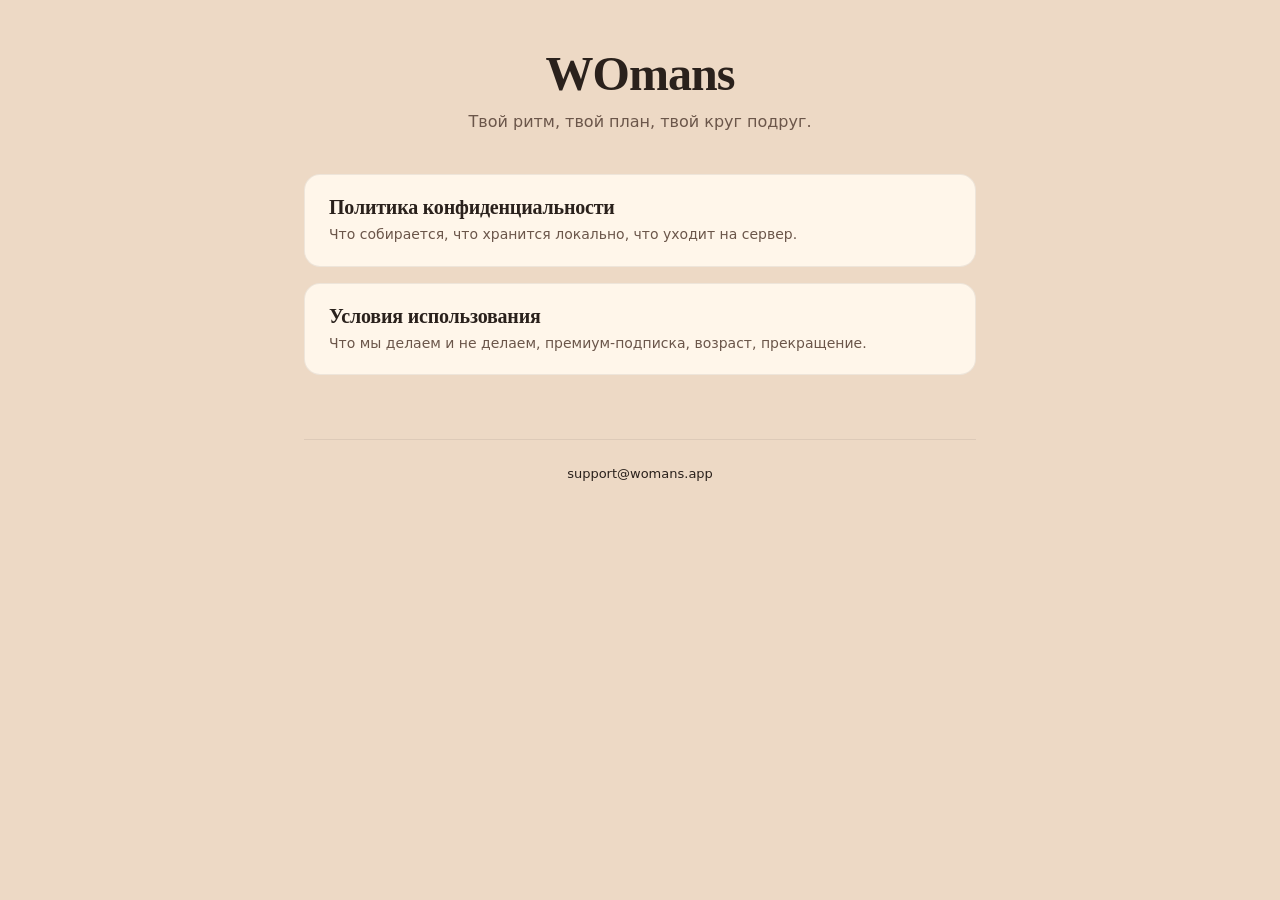
==== index.html @ 48e79e99 "Initial: Privacy Policy + Terms of Use v1.0" ====
<!DOCTYPE html>
<html lang="ru">
<head>
  <meta charset="UTF-8">
  <meta name="viewport" content="width=device-width, initial-scale=1">
  <title>WOmans · Юридические документы</title>
  <link rel="stylesheet" href="style.css">
</head>
<body>
  <main class="container">
    <header>
      <h1>WOmans</h1>
      <p class="subtitle">Твой ритм, твой план, твой круг подруг.</p>
    </header>

    <section class="links">
      <a href="privacy.html" class="card">
        <h2>Политика конфиденциальности</h2>
        <p>Что собирается, что хранится локально, что уходит на сервер.</p>
      </a>
      <a href="terms.html" class="card">
        <h2>Условия использования</h2>
        <p>Что мы делаем и не делаем, премиум-подписка, возраст, прекращение.</p>
      </a>
    </section>

    <footer>
      <p>support@womans.app</p>
    </footer>
  </main>
</body>
</html>
---- style.css ----
/* WOmans · Latte palette · serif headings */

:root {
  --bg: #EDD9C5;
  --surface: #FFF6EA;
  --ink: #2A211C;
  --ink-soft: #6B564A;
  --accent: #B5704F;
  --accent-soft: #F1D9C8;
  --hairline: rgba(42, 33, 28, 0.08);
}

@media (prefers-color-scheme: dark) {
  :root {
    --bg: #2B1F1A;
    --surface: #3A271F;
    --ink: #F4E8D8;
    --ink-soft: #C9B8A3;
    --accent: #E9A782;
    --accent-soft: rgba(233, 167, 130, 0.18);
    --hairline: rgba(244, 232, 216, 0.10);
  }
}

* { box-sizing: border-box; }

html, body {
  margin: 0;
  padding: 0;
  background: var(--bg);
  color: var(--ink);
  font-family: -apple-system, "SF Pro Text", "Inter Tight", system-ui, sans-serif;
  line-height: 1.6;
  -webkit-font-smoothing: antialiased;
}

.container {
  max-width: 720px;
  margin: 0 auto;
  padding: 48px 24px 96px;
}

header {
  text-align: center;
  margin-bottom: 40px;
}

header h1 {
  font: 600 48px/1.1 "New York", "Fraunces", Georgia, serif;
  letter-spacing: -0.02em;
  margin: 0 0 8px;
  color: var(--ink);
}

header .subtitle {
  margin: 0;
  font-size: 16px;
  color: var(--ink-soft);
}

h1, h2, h3 {
  font-family: "New York", "Fraunces", Georgia, serif;
  letter-spacing: -0.01em;
  color: var(--ink);
}

h1 { font-size: 32px; line-height: 1.15; margin: 0 0 16px; }
h2 { font-size: 22px; line-height: 1.2; margin: 32px 0 12px; }
h3 { font-size: 18px; line-height: 1.3; margin: 24px 0 10px; }

p {
  margin: 0 0 14px;
  color: var(--ink);
}

strong { color: var(--ink); font-weight: 600; }

ul {
  padding-left: 22px;
  margin: 0 0 16px;
}

ul li {
  margin-bottom: 8px;
}

a {
  color: var(--accent);
  text-decoration: none;
}

a:hover {
  text-decoration: underline;
}

code {
  background: var(--accent-soft);
  color: var(--ink);
  padding: 2px 6px;
  border-radius: 4px;
  font-family: ui-monospace, "SF Mono", Menlo, monospace;
  font-size: 0.92em;
}

.meta {
  font-size: 13px;
  color: var(--ink-soft);
  margin: 0 0 32px;
  padding: 8px 12px;
  background: var(--surface);
  border-radius: 8px;
  border: 1px solid var(--hairline);
  display: inline-block;
}

.back {
  display: inline-flex;
  align-items: center;
  gap: 6px;
  margin-bottom: 24px;
  color: var(--ink-soft);
  font-size: 14px;
}

.back:hover {
  color: var(--accent);
}

footer {
  margin-top: 64px;
  padding-top: 24px;
  border-top: 1px solid var(--hairline);
  text-align: center;
  color: var(--ink-soft);
  font-size: 13px;
}

/* Index page cards */
.links {
  display: flex;
  flex-direction: column;
  gap: 16px;
  margin-top: 24px;
}

.card {
  display: block;
  background: var(--surface);
  border: 1px solid var(--hairline);
  border-radius: 16px;
  padding: 20px 24px;
  color: var(--ink);
  transition: transform 0.15s ease, border-color 0.2s;
}

.card:hover {
  transform: translateY(-2px);
  border-color: var(--accent);
  text-decoration: none;
}

.card h2 {
  margin: 0 0 4px;
  font-size: 20px;
}

.card p {
  margin: 0;
  font-size: 14px;
  color: var(--ink-soft);
}
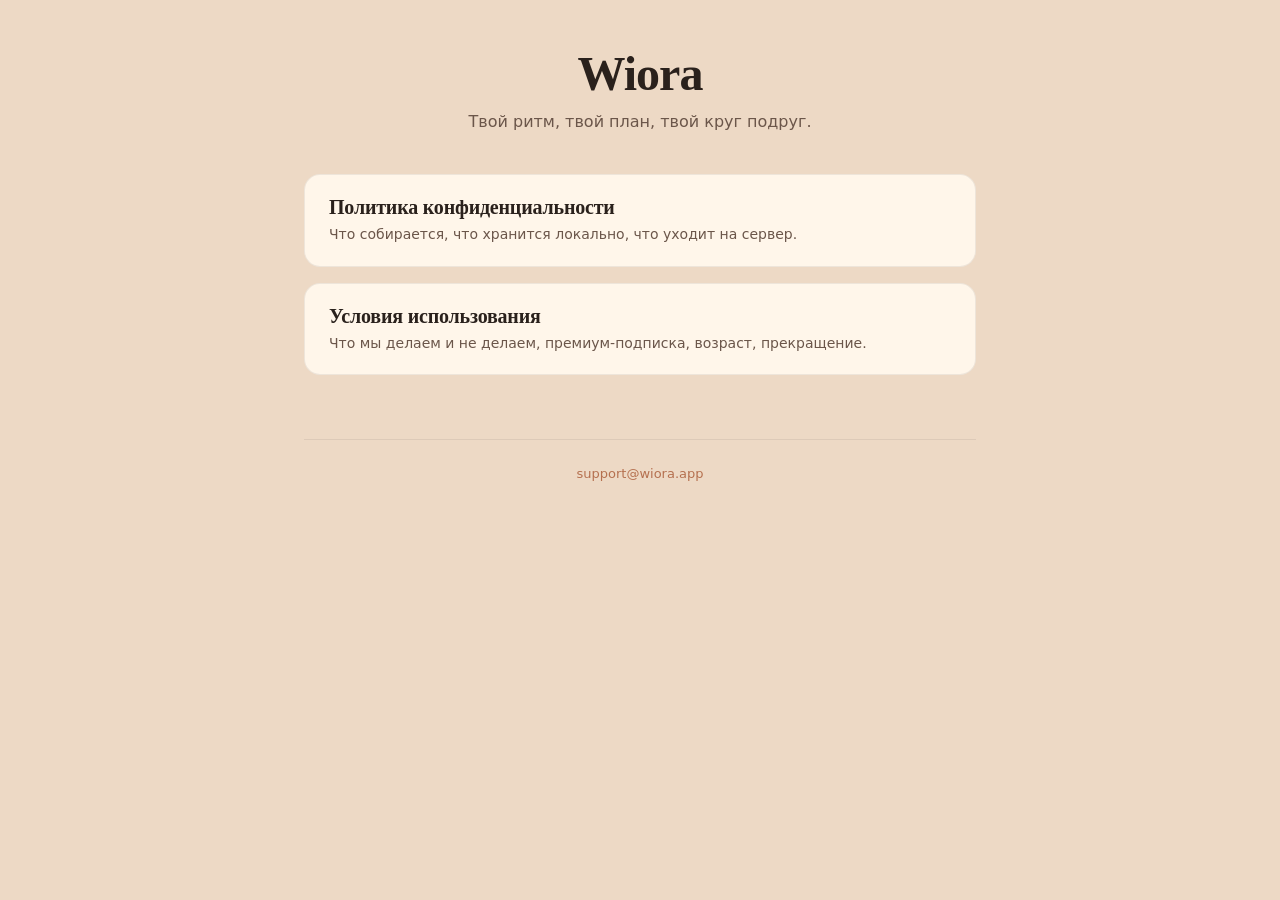
==== commit f3aeb93e: "Update Wiora legal documents for release" ====
--- a/index.html
+++ b/index.html
@@ -3,13 +3,13 @@
 <head>
   <meta charset="UTF-8">
   <meta name="viewport" content="width=device-width, initial-scale=1">
-  <title>WOmans · Юридические документы</title>
+  <title>Wiora · Юридические документы</title>
   <link rel="stylesheet" href="style.css">
 </head>
 <body>
   <main class="container">
     <header>
-      <h1>WOmans</h1>
+      <h1>Wiora</h1>
       <p class="subtitle">Твой ритм, твой план, твой круг подруг.</p>
     </header>
 
@@ -25,7 +25,7 @@
     </section>
 
     <footer>
-      <p>support@womans.app</p>
+      <p><a href="mailto:support@wiora.app">support@wiora.app</a></p>
     </footer>
   </main>
 </body>
--- a/style.css
+++ b/style.css
@@ -1,4 +1,4 @@
-/* WOmans · Latte palette · serif headings */
+/* Wiora · Latte palette · serif headings */
 
 :root {
   --bg: #EDD9C5;
